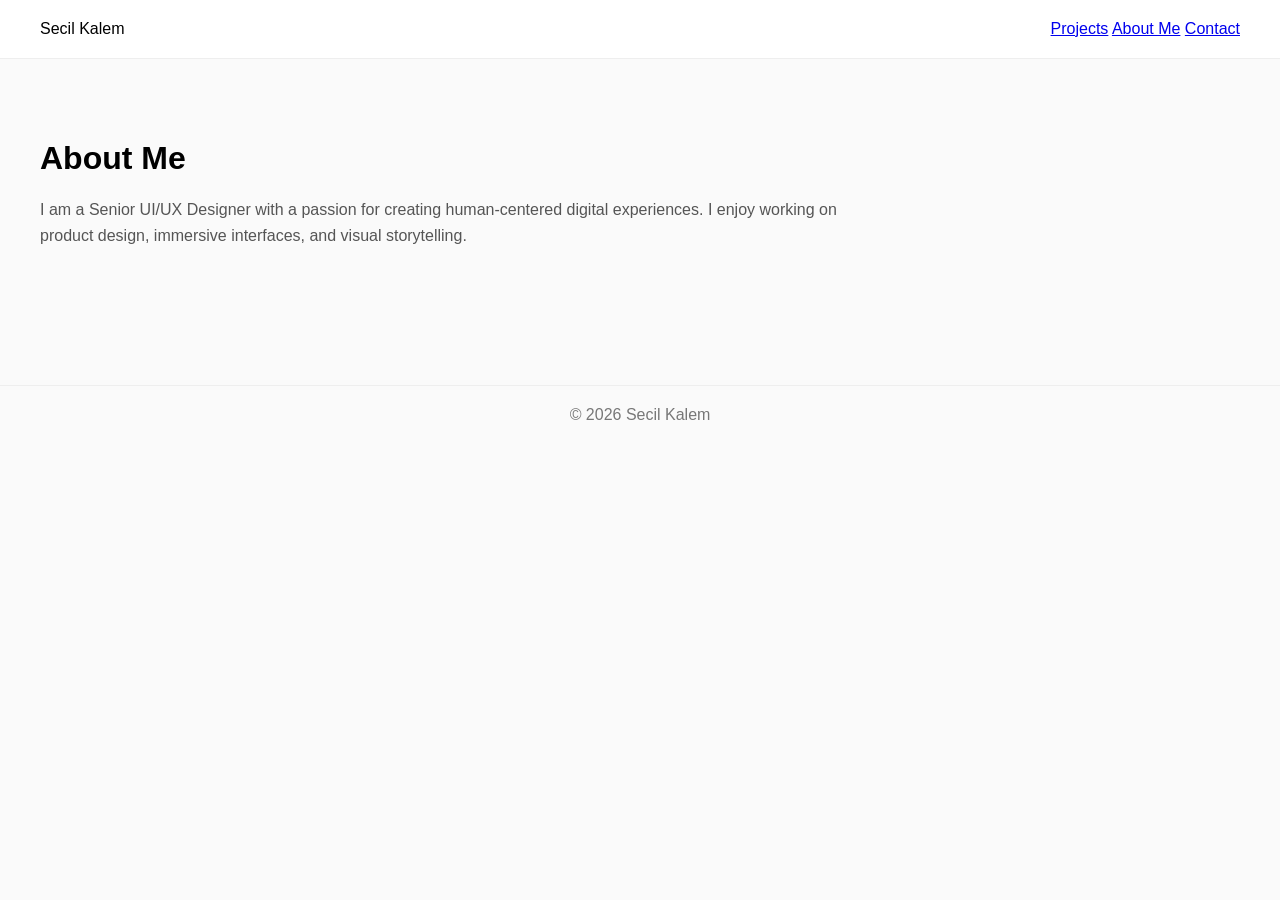
==== about.html @ 318170bc "Add files via upload" ====
<!DOCTYPE html>
<html lang="en">
<head>
<meta charset="UTF-8">
<meta name="viewport" content="width=device-width, initial-scale=1.0">
<title>About</title>

<style>
body { margin:0; font-family: Arial; background:#fafafa; }

header {
display:flex; justify-content:space-between;
padding:20px 40px;
background:white;
border-bottom:1px solid #eee;
}

.container {
padding:60px 40px;
max-width:800px;
}

h1 { margin-bottom:20px; }

p { color:#555; line-height:1.6; }

footer {
text-align:center;
padding:20px;
border-top:1px solid #eee;
margin-top:60px;
color:#777;
}
</style>
</head>

<body>

<header>
<div class="logo">Secil Kalem</div>
<nav>
<a href="index.html">Projects</a>
<a href="about.html">About Me</a>
<a href="contact.html">Contact</a>
</nav>
</header>

<div class="container">
<h1>About Me</h1>
<p>
I am a Senior UI/UX Designer with a passion for creating human-centered digital experiences.
I enjoy working on product design, immersive interfaces, and visual storytelling.
</p>
</div>

<footer>© 2026 Secil Kalem</footer>

</body>
</html>
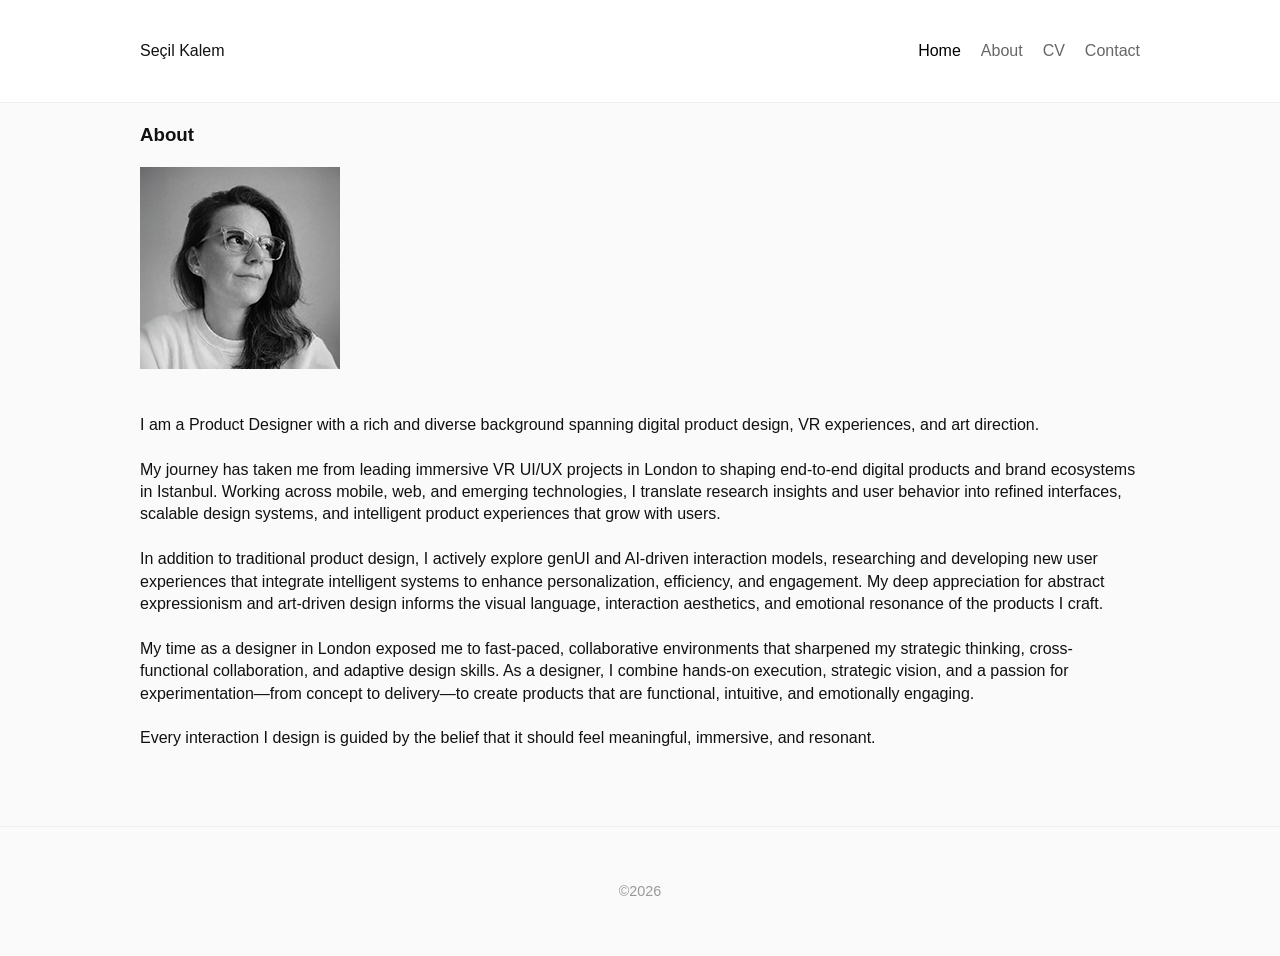
==== commit e49f70b8: "Add files via upload" ====
--- a/about.html
+++ b/about.html
@@ -1,59 +1,96 @@
 <!DOCTYPE html>
 <html lang="en">
 <head>
-<meta charset="UTF-8">
-<meta name="viewport" content="width=device-width, initial-scale=1.0">
-<title>About</title>
+    <meta charset="UTF-8">
+    <meta name="viewport" content="width=device-width, initial-scale=1.0">
+    <title>Portfolio | Seçil Kalem</title>
+    <link rel="stylesheet" href="style.css">
+</head>
+<body>
+
+    <header>
+        <nav class="container">
+        <div class="logo">Seçil Kalem</div>
+            <ul class="nav-links">
+                <li><a href="index.html" class="active">Home</a></li>
+                <li><a href="about.html">About</a></li>
+                <li><a href="cv.html">CV</a></li>
+                <li><a href="contact.html">Contact</a></li>
+            </ul>
+        </nav>
+    </header>
 
 <style>
-body { margin:0; font-family: Arial; background:#fafafa; }
+  /* Body ve html yüksekliği %100 olmalı */
+  html, body {
+    margin: 0;
+    padding: 0;
+    height: 100%;
+  }
 
-header {
-display:flex; justify-content:space-between;
-padding:20px 40px;
-background:white;
-border-bottom:1px solid #eee;
-}
+  body {
+    display: flex;
+    flex-direction: column;
+    min-height: 100vh; /* sayfa yüksekliği kadar */
+    font-family: -apple-system, BlinkMacSystemFont, "Segoe UI", Roboto, sans-serif;
+    background: #fafafa;
+    color: #111;
+  }
 
-.container {
-padding:60px 40px;
-max-width:800px;
-}
+  main.container {
+    flex: 1; /* footer hariç kalan alanı kaplar */
+  }
 
-h1 { margin-bottom:20px; }
-
-p { color:#555; line-height:1.6; }
+/* Footer */
 
 footer {
-text-align:center;
-padding:20px;
-border-top:1px solid #eee;
-margin-top:60px;
-color:#777;
+    text-align: center;
+    padding: 40px 0;
+    margin-top: 60px;
+    border-top: 1px solid #eee;
+    font-size: 0.9rem;
+    colo
+    r: #999;
 }
 </style>
+
 </head>
 
 <body>
 
-<header>
-<div class="logo">Secil Kalem</div>
-<nav>
-<a href="index.html">Projects</a>
-<a href="about.html">About Me</a>
-<a href="contact.html">Contact</a>
-</nav>
-</header>
+ <main class="container">
+  <h3>About</h3>
 
-<div class="container">
-<h1>About Me</h1>
-<p>
-I am a Senior UI/UX Designer with a passion for creating human-centered digital experiences.
-I enjoy working on product design, immersive interfaces, and visual storytelling.
+  
+<img src="images/me.jpg" alt="Secil Kalem"></div>
+  <p class="description">
+<br>I am a Product Designer with a rich and diverse background spanning digital product design, VR experiences, and art direction. </br>
+
+<br>My journey has taken me from leading immersive VR UI/UX projects in London to shaping end-to-end digital products and brand ecosystems in Istanbul. 
+Working across mobile, web, and emerging technologies, I translate research insights and user behavior into refined interfaces, scalable design systems, 
+and intelligent product experiences that grow with users.</br>
+
+<br>In addition to traditional product design, I actively explore genUI and AI-driven interaction models, researching and developing new user experiences 
+that integrate intelligent systems to enhance personalization, efficiency, and engagement. My deep appreciation for abstract expressionism and 
+art-driven design informs the visual language, interaction aesthetics, and emotional resonance of the products I craft.</br>
+
+<br>My time as a designer in London exposed me to fast-paced, collaborative environments that sharpened my strategic thinking, 
+cross-functional collaboration, and adaptive design skills. As a designer, I combine hands-on execution, strategic vision, 
+and a passion for experimentation—from concept to delivery—to create products that are functional, intuitive, and emotionally engaging. </br>
+
+<br>Every interaction I design is guided by the belief that it should feel meaningful, immersive, and resonant.</br>
 </p>
+
+
 </div>
+</main>
 
-<footer>© 2026 Secil Kalem</footer>
+
+    <footer>
+        <div class="container">
+         <p>©2026</p>
+        </div>
+    </footer>
 
 </body>
-</html>
+</html>
--- a/style.css
+++ b/style.css
@@ -0,0 +1,245 @@
+/* Base Styles */
+body {
+    line-height: 1.4;
+    margin: 0;
+    color: #333;
+    background-color: #fcfcfc;
+    font-family: -apple-system, BlinkMacSystemFont, 'Segoe UI', Roboto, Ubuntu, sans-serif;
+}
+
+
+.container {
+    max-width: 1000px;
+    margin: 0 auto;
+    padding: 0 20px;
+}
+
+/* Header & Nav */
+header {
+    background: #fff;
+    padding: 1.5rem 0;
+    border-bottom: 1px solid #eee;
+}
+
+nav {
+    display: flex;
+    justify-content: space-between;
+    align-items: center;
+}
+
+.nav-links {
+    list-style: none;
+    display: flex;
+    gap: 20px;
+}
+
+.nav-links a {
+    text-decoration: none;
+    color: #666;
+    font-weight: 500;
+}
+
+.nav-links a.active {
+    color: #000;
+}
+
+/* Hero Section */
+.hero {
+    padding: 40px 0;
+    text-align: center;
+}
+
+/* Project Grid */
+.project-grid {
+    display: grid;
+    grid-template-columns: repeat(auto-fit, minmax(280px, 1fr));
+    gap: 30px;
+    margin-top: 40px;
+}
+
+.project-card {
+    background: #fff;
+    border: 1px solid #eee;
+    padding: 15px;
+    transition: transform 0.2s;
+    border-radius: 10px;
+}
+
+.project-card:hover {
+    transform: translateY(-5px);
+}
+
+.image-placeholder {
+    background: #e0e0e0;
+    height: 250px;
+    width: 280px;
+    display: flex;
+    align-items: center;
+    justify-content: center;
+    margin-bottom: 15px;
+    color: #888;
+    border-radius: 8px; 
+    
+}
+
+.image-placeholder {
+    overflow: hidden;
+}
+
+.learn-more-text,
+
+.learn-more-text:link,     /* link henüz tıklanmadıysa */
+
+.learn-more-text:visited,  /* link daha önce tıklanmışsa */
+
+.learn-more-text:hover, 
+   /* mouse üstüne gelince */
+.learn-more-text:active {  /* tıklanınca */
+    color: black;          /* hepsi siyah */
+    text-decoration: none;
+    font-size: 0.7rem;
+    font-weight: 400;
+     /* alt çizgi yok */
+}
+
+.ooba-app-store-text {
+ font-size: 1.0rem;
+    font-weight: 500;
+    color: #000;
+    line-height: 1;
+
+}
+
+
+.troya-website-text {
+ font-size: 1.0rem;
+ font-weight: 500;
+ color: #000;
+ line-height: 1;
+ background: #fff176; /* soft sarı marker */
+ padding: 2px 6px;   /* marker hissi için boşluk */
+ border-radius: 10px;
+
+}
+
+
+/* Ooba.html Özel Stilleri */
+.project-hero {
+    text-align: center;
+    padding: 4px 0 4px 0;
+}
+
+.main-project-image {
+ 
+    width: 100%;
+    display: flex;
+    align-items: center;
+    justify-content: center;
+    margin-top: 30px;
+    color: #999;
+}
+
+.case-study {
+    max-width: 760px;
+    margin: auto;
+}
+
+.mid-content-image {
+    background: #fff;
+    width: 100%;
+    display: flex;
+    align-items: center;
+    justify-content: center;
+    margin: 40px 0;
+    border-radius: 12px;
+    font-style: italic;
+    color: #ccc;
+}
+
+.project-footer-nav {
+    text-align: center;
+    padding-bottom: 60px;
+}
+
+.back-link {
+    text-decoration: none;
+    color: #000;
+    font-weight: bold;
+    border-bottom: 2px solid #eee;
+    transition: 0.3s;
+}
+
+.back-link:hover {
+    border-color: #000;
+}
+
+/* İstatistik Bölümü Stilleri */
+.stats-container {
+    display: flex;
+    justify-content: space-around;
+    align-items: center;
+    gap: 40px;
+    padding: 20px 0;
+    flex-wrap: wrap; /* Mobil uyum için */
+}
+
+.stat-item {
+    display: flex;
+    align-items: center;
+    gap: 20px;
+    flex: 1;
+    min-width: 300px; /* Mobilde alt alta gelmesi için */
+}
+
+.circle-stat {
+    position: relative;
+    width: 130px;
+    height: 130px;
+    background-color: #d1d9f9; /* Görseldeki açık mavi/mor tonu */
+    border-radius: 50%;
+    display: flex;
+    flex-direction: column;
+    align-items: center;
+    justify-content: center;
+    flex-shrink: 0; /* Dairenin ezilmesini engeller */
+    border: 1px dotted #8e9eeb; /* Kenardaki ince nokta detayı */
+}
+
+.circle-stat .number {
+    font-size: 2.5rem;
+    font-weight: 500;
+    color: #000;
+    line-height: 1;
+}
+
+.circle-stat .percent {
+    font-size: 1.5rem;
+    vertical-align: middle;
+}
+
+
+.stat-text {
+    font-size: 0.8rem;
+    line-height: 1.4;
+    color: #000;
+    font-weight: 500;
+    max-width: 250px;
+}
+
+/* Mobilde ortalamak için küçük bir dokunuş */
+@media (max-width: 768px) {
+    .stat-item {
+        justify-content: center;
+        text-align: left;
+    }
+}
+
+/* Footer */
+footer {
+    text-align: center;
+    padding: 40px 0;
+    margin-top: 60px;
+    border-top: 1px solid #eee;
+    font-size: 0.9rem;
+    color: #999;
+}
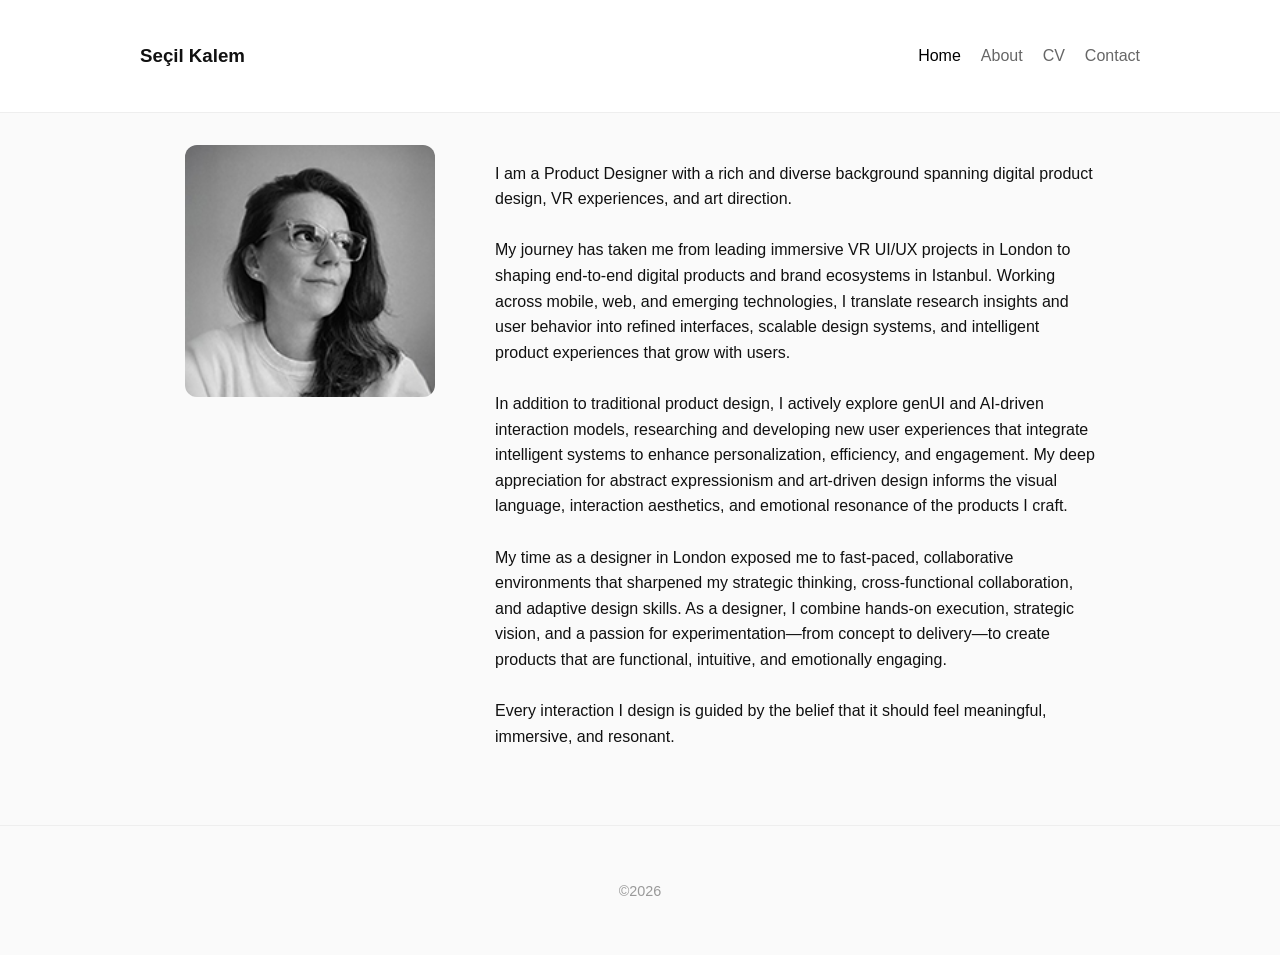
==== commit 6b86593f: "Add files via upload" ====
--- a/about.html
+++ b/about.html
@@ -10,7 +10,7 @@
 
     <header>
         <nav class="container">
-        <div class="logo">Seçil Kalem</div>
+      <div class="logo"><h3>Seçil Kalem</h3></div>
             <ul class="nav-links">
                 <li><a href="index.html" class="active">Home</a></li>
                 <li><a href="about.html">About</a></li>
@@ -41,6 +41,34 @@
     flex: 1; /* footer hariç kalan alanı kaplar */
   }
 
+  @media (max-width: 768px) {
+  .about-container {
+    flex-direction: column;
+    align-items: center;
+  }
+
+  .description {
+    text-align: center;
+  }
+}
+
+.about-container {
+  display: flex;
+  align-items: flex-start;
+  gap: 30px;
+}
+
+.profile-img {
+  width: 250px;
+  height: auto;
+  border-radius: 12px;
+}
+
+.description {
+  max-width: 600px;
+  line-height: 1.6;
+}
+
 /* Footer */
 
 footer {
@@ -58,29 +86,31 @@
 
 <body>
 
+    <p></p>
+
  <main class="container">
-  <h3>About</h3>
 
-  
-<img src="images/me.jpg" alt="Secil Kalem"></div>
+<div class="about-container">
+  <img src="images/me.jpg" alt="Secil Kalem" class="profile-img">
+  <p></p>
   <p class="description">
-<br>I am a Product Designer with a rich and diverse background spanning digital product design, VR experiences, and art direction. </br>
+    I am a Product Designer with a rich and diverse background spanning digital product design, VR experiences, and art direction.
 
-<br>My journey has taken me from leading immersive VR UI/UX projects in London to shaping end-to-end digital products and brand ecosystems in Istanbul. 
-Working across mobile, web, and emerging technologies, I translate research insights and user behavior into refined interfaces, scalable design systems, 
-and intelligent product experiences that grow with users.</br>
+    <br><br>My journey has taken me from leading immersive VR UI/UX projects in London to shaping end-to-end digital products and brand ecosystems in Istanbul. 
+    Working across mobile, web, and emerging technologies, I translate research insights and user behavior into refined interfaces, scalable design systems, 
+    and intelligent product experiences that grow with users.
 
-<br>In addition to traditional product design, I actively explore genUI and AI-driven interaction models, researching and developing new user experiences 
-that integrate intelligent systems to enhance personalization, efficiency, and engagement. My deep appreciation for abstract expressionism and 
-art-driven design informs the visual language, interaction aesthetics, and emotional resonance of the products I craft.</br>
+    <br><br>In addition to traditional product design, I actively explore genUI and AI-driven interaction models, researching and developing new user experiences 
+    that integrate intelligent systems to enhance personalization, efficiency, and engagement. My deep appreciation for abstract expressionism and 
+    art-driven design informs the visual language, interaction aesthetics, and emotional resonance of the products I craft.
 
-<br>My time as a designer in London exposed me to fast-paced, collaborative environments that sharpened my strategic thinking, 
-cross-functional collaboration, and adaptive design skills. As a designer, I combine hands-on execution, strategic vision, 
-and a passion for experimentation—from concept to delivery—to create products that are functional, intuitive, and emotionally engaging. </br>
+    <br><br>My time as a designer in London exposed me to fast-paced, collaborative environments that sharpened my strategic thinking, 
+    cross-functional collaboration, and adaptive design skills. As a designer, I combine hands-on execution, strategic vision, 
+    and a passion for experimentation—from concept to delivery—to create products that are functional, intuitive, and emotionally engaging.
 
-<br>Every interaction I design is guided by the belief that it should feel meaningful, immersive, and resonant.</br>
-</p>
-
+    <br><br>Every interaction I design is guided by the belief that it should feel meaningful, immersive, and resonant.
+  </p>
+</div>
 
 </div>
 </main>
--- a/style.css
+++ b/style.css
@@ -84,22 +84,7 @@
 
 .image-placeholder {
     overflow: hidden;
-}
-
-.learn-more-text,
-
-.learn-more-text:link,     /* link henüz tıklanmadıysa */
-
-.learn-more-text:visited,  /* link daha önce tıklanmışsa */
-
-.learn-more-text:hover, 
-   /* mouse üstüne gelince */
-.learn-more-text:active {  /* tıklanınca */
-    color: black;          /* hepsi siyah */
-    text-decoration: none;
-    font-size: 0.7rem;
-    font-weight: 400;
-     /* alt çizgi yok */
+
 }
 
 .ooba-app-store-text {
@@ -110,6 +95,17 @@
 
 }
 
+.learn-more-text {
+ font-size: 0.8rem;
+ font-weight: 300;
+ color: #000;
+ line-height: 1;
+ background: #e9e9e9; /* soft sarı marker */
+ padding: 2px 6px;   /* marker hissi için boşluk */
+ border-radius: 10px;
+ text-decoration: none;
+
+}
 
 .troya-website-text {
  font-size: 1.0rem;
@@ -119,6 +115,7 @@
  background: #fff176; /* soft sarı marker */
  padding: 2px 6px;   /* marker hissi için boşluk */
  border-radius: 10px;
+ text-decoration: none;
 
 }
 
